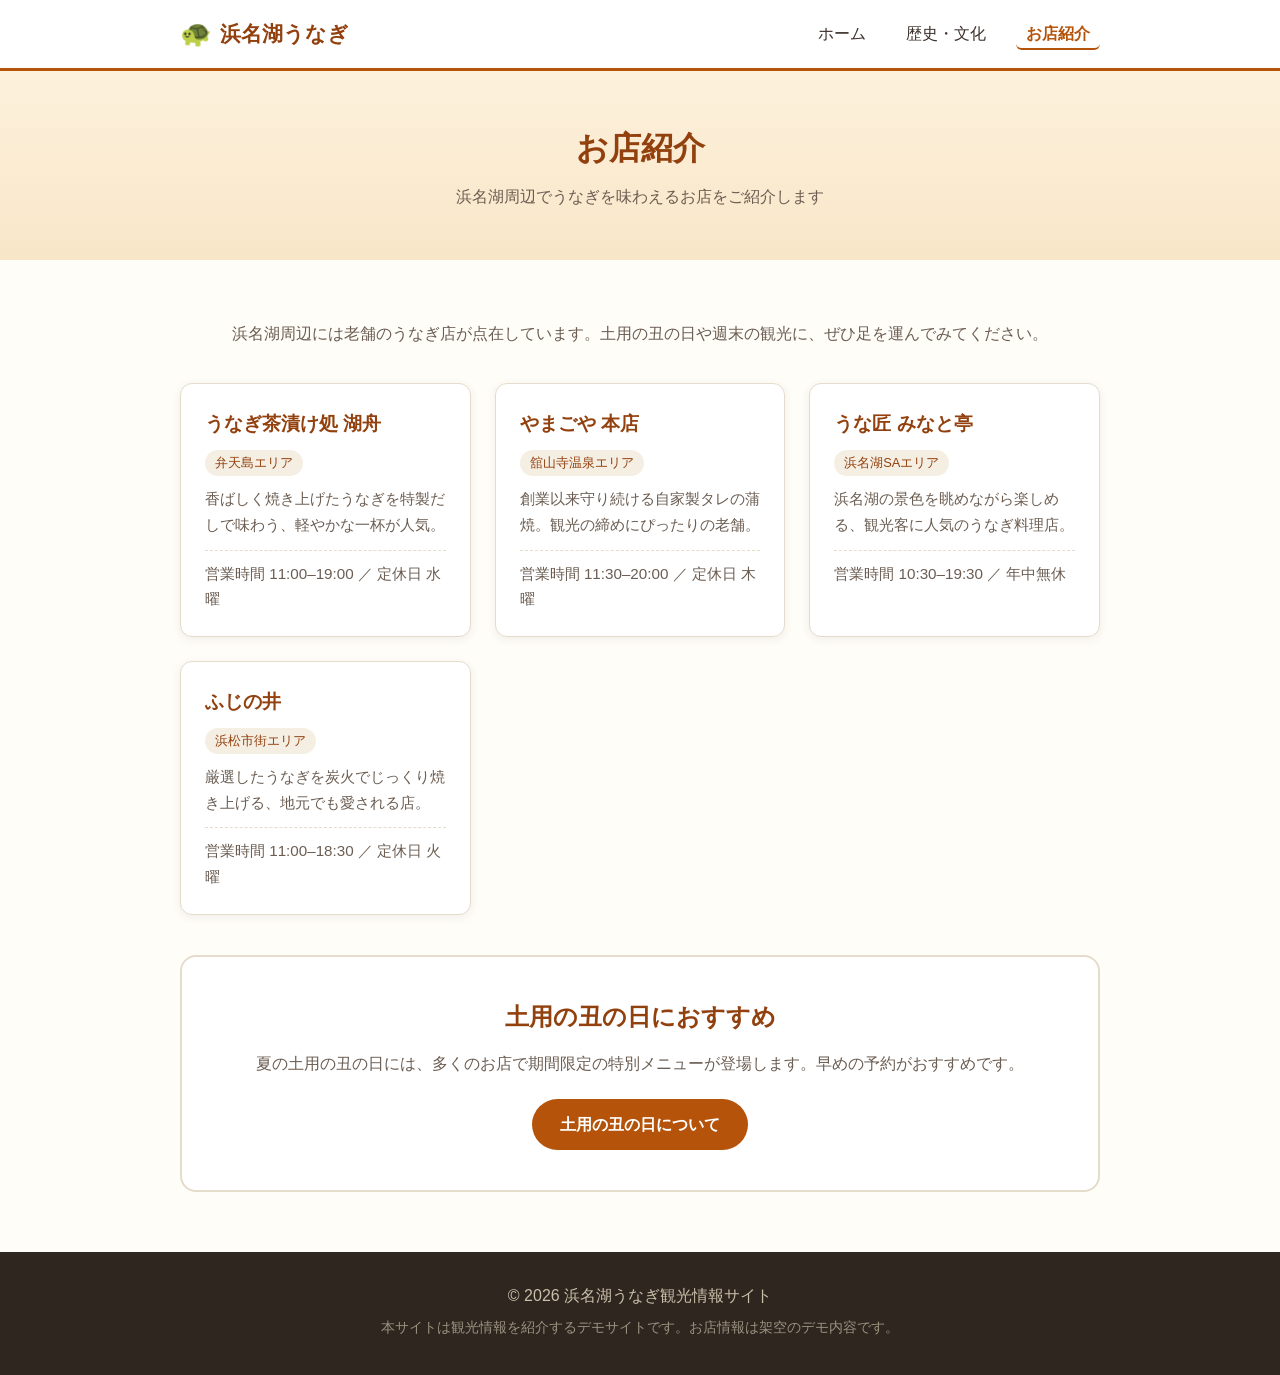
==== shops.html @ 23dac3e7 "浜名湖うなぎ観光情報サイトを構築 - ホーム・歴史文化・お店紹介の3ページ - レスポンシブCSS - README追加（DeepSeek V4 Flash にて作成）" ====
<!DOCTYPE html>
<html lang="ja">
<head>
  <meta charset="UTF-8">
  <meta name="viewport" content="width=device-width, initial-scale=1.0">
  <meta name="description" content="浜名湖周辺のうなぎの名店を紹介。老舗から人気店まで、土用の丑の日に訪れたいお店をご案内します。">
  <title>お店紹介 | 浜名湖うなぎ</title>
  <link rel="stylesheet" href="css/style.css">
</head>
<body>
  <header class="site-header">
    <div class="container header-inner">
      <a href="index.html" class="brand">
        <span class="brand-mark">&#128034;</span>
        <span class="brand-text">浜名湖うなぎ</span>
      </a>
      <nav class="site-nav" aria-label="メインナビゲーション">
        <ul>
          <li><a href="index.html">ホーム</a></li>
          <li><a href="about.html">歴史・文化</a></li>
          <li><a href="shops.html" class="active">お店紹介</a></li>
        </ul>
      </nav>
    </div>
  </header>

  <main>
    <section class="page-hero">
      <div class="container">
        <h1>お店紹介</h1>
        <p>浜名湖周辺でうなぎを味わえるお店をご紹介します</p>
      </div>
    </section>

    <section class="section">
      <div class="container">
        <p class="section-lead">
          浜名湖周辺には老舗のうなぎ店が点在しています。土用の丑の日や週末の観光に、ぜひ足を運んでみてください。
        </p>
        <div class="shop-grid">
          <article class="shop-card">
            <h3>うなぎ茶漬け処 湖舟</h3>
            <span class="shop-tag">弁天島エリア</span>
            <p>香ばしく焼き上げたうなぎを特製だしで味わう、軽やかな一杯が人気。</p>
            <p class="shop-meta">営業時間 11:00&ndash;19:00 ／ 定休日 水曜</p>
          </article>

          <article class="shop-card">
            <h3>やまごや 本店</h3>
            <span class="shop-tag">舘山寺温泉エリア</span>
            <p>創業以来守り続ける自家製タレの蒲焼。観光の締めにぴったりの老舗。</p>
            <p class="shop-meta">営業時間 11:30&ndash;20:00 ／ 定休日 木曜</p>
          </article>

          <article class="shop-card">
            <h3>うな匠 みなと亭</h3>
            <span class="shop-tag">浜名湖SAエリア</span>
            <p>浜名湖の景色を眺めながら楽しめる、観光客に人気のうなぎ料理店。</p>
            <p class="shop-meta">営業時間 10:30&ndash;19:30 ／ 年中無休</p>
          </article>

          <article class="shop-card">
            <h3>ふじの井</h3>
            <span class="shop-tag">浜松市街エリア</span>
            <p>厳選したうなぎを炭火でじっくり焼き上げる、地元でも愛される店。</p>
            <p class="shop-meta">営業時間 11:00&ndash;18:30 ／ 定休日 火曜</p>
          </article>
        </div>

        <div class="cta-box" style="margin-top: 40px;">
          <h2>土用の丑の日におすすめ</h2>
          <p>夏の土用の丑の日には、多くのお店で期間限定の特別メニューが登場します。早めの予約がおすすめです。</p>
          <a href="about.html#culture" class="btn btn-primary">土用の丑の日について</a>
        </div>
      </div>
    </section>
  </main>

  <footer class="site-footer">
    <div class="container footer-inner">
      <p>&copy; 2026 浜名湖うなぎ観光情報サイト</p>
      <p class="footer-note">本サイトは観光情報を紹介するデモサイトです。お店情報は架空のデモ内容です。</p>
    </div>
  </footer>
</body>
</html>
---- css/style.css ----
:root {
  --color-primary: #b45309;
  --color-primary-dark: #92400e;
  --color-accent: #1f6f43;
  --color-bg: #fffdf8;
  --color-tint: #f5efe3;
  --color-text: #3b2f2a;
  --color-text-soft: #6b5d52;
  --color-border: #e5dccb;
  --shadow-card: 0 2px 10px rgba(59, 47, 42, 0.08);
}

* {
  margin: 0;
  padding: 0;
  box-sizing: border-box;
}

html {
  scroll-behavior: smooth;
}

body {
  font-family: "Hiragino Kaku Gothic ProN", "Hiragino Sans", "Yu Gothic", "Meiryo", sans-serif;
  color: var(--color-text);
  background: var(--color-bg);
  line-height: 1.7;
}

.container {
  max-width: 960px;
  margin: 0 auto;
  padding: 0 20px;
}

/* ---------- Header ---------- */
.site-header {
  background: #fff;
  border-bottom: 3px solid var(--color-primary);
  position: sticky;
  top: 0;
  z-index: 10;
}

.header-inner {
  display: flex;
  align-items: center;
  justify-content: space-between;
  flex-wrap: wrap;
  padding-top: 12px;
  padding-bottom: 12px;
}

.brand {
  display: inline-flex;
  align-items: center;
  gap: 8px;
  text-decoration: none;
  color: var(--color-primary-dark);
  font-weight: bold;
  font-size: 1.3rem;
}

.brand-mark {
  font-size: 1.6rem;
}

.site-nav ul {
  display: flex;
  list-style: none;
  gap: 20px;
}

.site-nav a {
  text-decoration: none;
  color: var(--color-text);
  padding: 6px 10px;
  border-radius: 6px;
  transition: background 0.2s, color 0.2s;
}

.site-nav a:hover {
  background: var(--color-tint);
  color: var(--color-primary);
}

.site-nav a.active {
  color: var(--color-primary);
  font-weight: bold;
  border-bottom: 2px solid var(--color-primary);
}

/* ---------- Hero ---------- */
.hero {
  background: linear-gradient(180deg, #fdf1dc, #f8e6c8);
  text-align: center;
  padding: 90px 20px;
}

.hero-eyebrow {
  color: var(--color-primary);
  font-weight: bold;
  letter-spacing: 0.15em;
  margin-bottom: 12px;
}

.hero h1 {
  font-size: 2.4rem;
  color: var(--color-primary-dark);
  margin-bottom: 14px;
}

.hero-sub {
  font-size: 1.1rem;
  color: var(--color-text-soft);
  margin-bottom: 28px;
}

/* ---------- Buttons ---------- */
.btn {
  display: inline-block;
  text-decoration: none;
  padding: 12px 28px;
  border-radius: 999px;
  font-weight: bold;
  transition: filter 0.2s, transform 0.2s;
}

.btn:hover {
  filter: brightness(0.92);
  transform: translateY(-1px);
}

.btn-primary {
  background: var(--color-primary);
  color: #fff;
}

.btn-accent {
  background: var(--color-accent);
  color: #fff;
}

/* ---------- Sections ---------- */
.section {
  padding: 60px 20px;
}

.section-tint {
  background: var(--color-tint);
}

.section-title {
  font-size: 1.7rem;
  color: var(--color-primary-dark);
  text-align: center;
  margin-bottom: 14px;
}

.section-title::after {
  content: "";
  display: block;
  width: 60px;
  height: 3px;
  background: var(--color-primary);
  margin: 10px auto 0;
  border-radius: 2px;
}

.section-lead {
  text-align: center;
  color: var(--color-text-soft);
  margin-bottom: 36px;
}

/* ---------- Cards ---------- */
.card-grid {
  display: grid;
  grid-template-columns: repeat(auto-fit, minmax(240px, 1fr));
  gap: 24px;
}

.card {
  background: #fff;
  border: 1px solid var(--color-border);
  border-radius: 12px;
  padding: 28px 22px;
  box-shadow: var(--shadow-card);
  text-align: center;
}

.card-icon {
  font-size: 2.4rem;
  margin-bottom: 10px;
}

.card h3 {
  color: var(--color-primary-dark);
  margin-bottom: 10px;
  font-size: 1.15rem;
}

.card p {
  color: var(--color-text-soft);
  font-size: 0.95rem;
  margin-bottom: 14px;
}

.link-more {
  color: var(--color-primary);
  text-decoration: none;
  font-weight: bold;
  font-size: 0.9rem;
}

.link-more:hover {
  text-decoration: underline;
}

/* ---------- Spot list ---------- */
.spot-list {
  list-style: none;
  max-width: 640px;
  margin: 0 auto;
}

.spot-list li {
  padding: 14px 10px;
  border-bottom: 1px dashed var(--color-border);
  color: var(--color-text-soft);
}

.spot-list strong {
  color: var(--color-text);
}

/* ---------- CTA ---------- */
.cta-box {
  text-align: center;
  border: 2px solid var(--color-border);
  border-radius: 16px;
  padding: 40px 24px;
  background: #fff;
}

.cta-box h2 {
  color: var(--color-primary-dark);
  margin-bottom: 12px;
}

.cta-box p {
  color: var(--color-text-soft);
  margin-bottom: 22px;
}

/* ---------- Page header (sub pages) ---------- */
.page-hero {
  background: linear-gradient(180deg, #fdf1dc, #f8e6c8);
  padding: 50px 20px;
  text-align: center;
}

.page-hero h1 {
  font-size: 2rem;
  color: var(--color-primary-dark);
}

.page-hero p {
  color: var(--color-text-soft);
  margin-top: 8px;
}

/* ---------- Article / prose ---------- */
.article h2 {
  color: var(--color-primary-dark);
  font-size: 1.4rem;
  margin: 40px 0 16px;
  padding-left: 12px;
  border-left: 4px solid var(--color-primary);
}

.article h3 {
  color: var(--color-text);
  font-size: 1.1rem;
  margin: 24px 0 10px;
}

.article p {
  margin-bottom: 16px;
  color: var(--color-text-soft);
}

.article figure {
  background: var(--color-tint);
  border-radius: 12px;
  padding: 28px;
  margin: 20px 0;
  text-align: center;
}

.article figcaption {
  font-size: 0.85rem;
  color: var(--color-text-soft);
}

.article ul {
  margin: 0 0 16px 20px;
  color: var(--color-text-soft);
}

.article li {
  margin-bottom: 6px;
}

/* ---------- Timeline ---------- */
.timeline {
  list-style: none;
  margin: 20px 0;
}

.timeline li {
  position: relative;
  padding: 12px 0 12px 90px;
  border-left: 3px solid var(--color-primary);
  margin-left: 8px;
}

.timeline .year {
  position: absolute;
  left: 0;
  font-weight: bold;
  color: var(--color-primary);
}

/* ---------- Shops ---------- */
.shop-grid {
  display: grid;
  grid-template-columns: repeat(auto-fit, minmax(280px, 1fr));
  gap: 24px;
  margin-top: 12px;
}

.shop-card {
  background: #fff;
  border: 1px solid var(--color-border);
  border-radius: 12px;
  padding: 24px;
  box-shadow: var(--shadow-card);
}

.shop-card h3 {
  color: var(--color-primary-dark);
  margin-bottom: 8px;
}

.shop-tag {
  display: inline-block;
  background: var(--color-tint);
  color: var(--color-primary-dark);
  font-size: 0.8rem;
  padding: 2px 10px;
  border-radius: 999px;
  margin-bottom: 10px;
}

.shop-card p {
  color: var(--color-text-soft);
  font-size: 0.95rem;
}

.shop-meta {
  margin-top: 12px;
  font-size: 0.85rem;
  color: var(--color-text-soft);
  border-top: 1px dashed var(--color-border);
  padding-top: 10px;
}

/* ---------- Footer ---------- */
.site-footer {
  background: #2f2620;
  color: #cbbfa8;
  padding: 30px 20px;
  text-align: center;
}

.footer-inner p {
  margin-bottom: 6px;
}

.footer-note {
  font-size: 0.85rem;
  opacity: 0.7;
}

/* ---------- Responsive ---------- */
@media (max-width: 640px) {
  .header-inner {
    justify-content: center;
    gap: 10px;
  }

  .hero h1 {
    font-size: 1.8rem;
  }

  .section {
    padding: 40px 16px;
  }

  .timeline li {
    padding-left: 72px;
  }
}
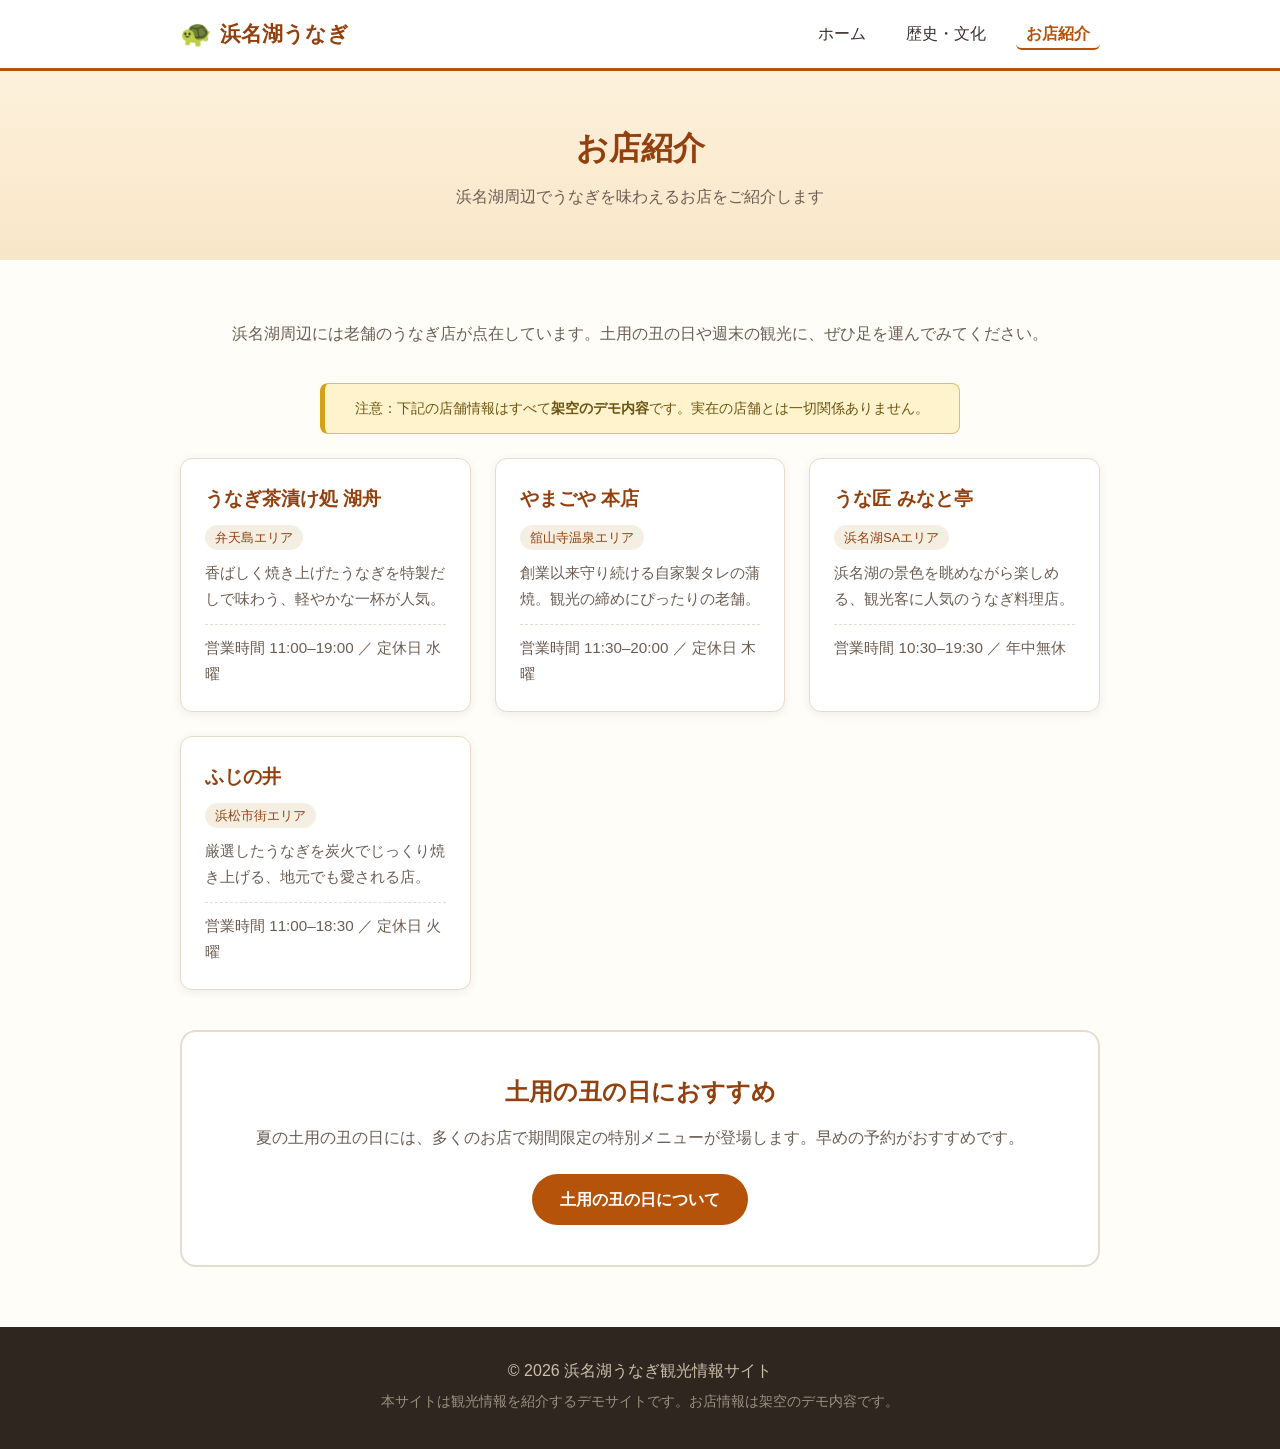
==== commit 4a0a1e50: "お店紹介が架空のデモ内容である旨を明記" ====
--- a/shops.html
+++ b/shops.html
@@ -36,6 +36,9 @@
       <div class="container">
         <p class="section-lead">
           浜名湖周辺には老舗のうなぎ店が点在しています。土用の丑の日や週末の観光に、ぜひ足を運んでみてください。
+        </p>
+        <p class="notice">
+          注意：下記の店舗情報はすべて<b>架空のデモ内容</b>です。実在の店舗とは一切関係ありません。
         </p>
         <div class="shop-grid">
           <article class="shop-card">
--- a/css/style.css
+++ b/css/style.css
@@ -332,6 +332,20 @@
   color: var(--color-primary);
 }
 
+/* ---------- Notice ---------- */
+.notice {
+  max-width: 640px;
+  margin: 0 auto 24px;
+  background: #fff3cd;
+  border: 1px solid #e0c060;
+  border-left: 5px solid #d4a017;
+  color: #6b5410;
+  border-radius: 8px;
+  padding: 12px 16px;
+  font-size: 0.9rem;
+  text-align: center;
+}
+
 /* ---------- Shops ---------- */
 .shop-grid {
   display: grid;
